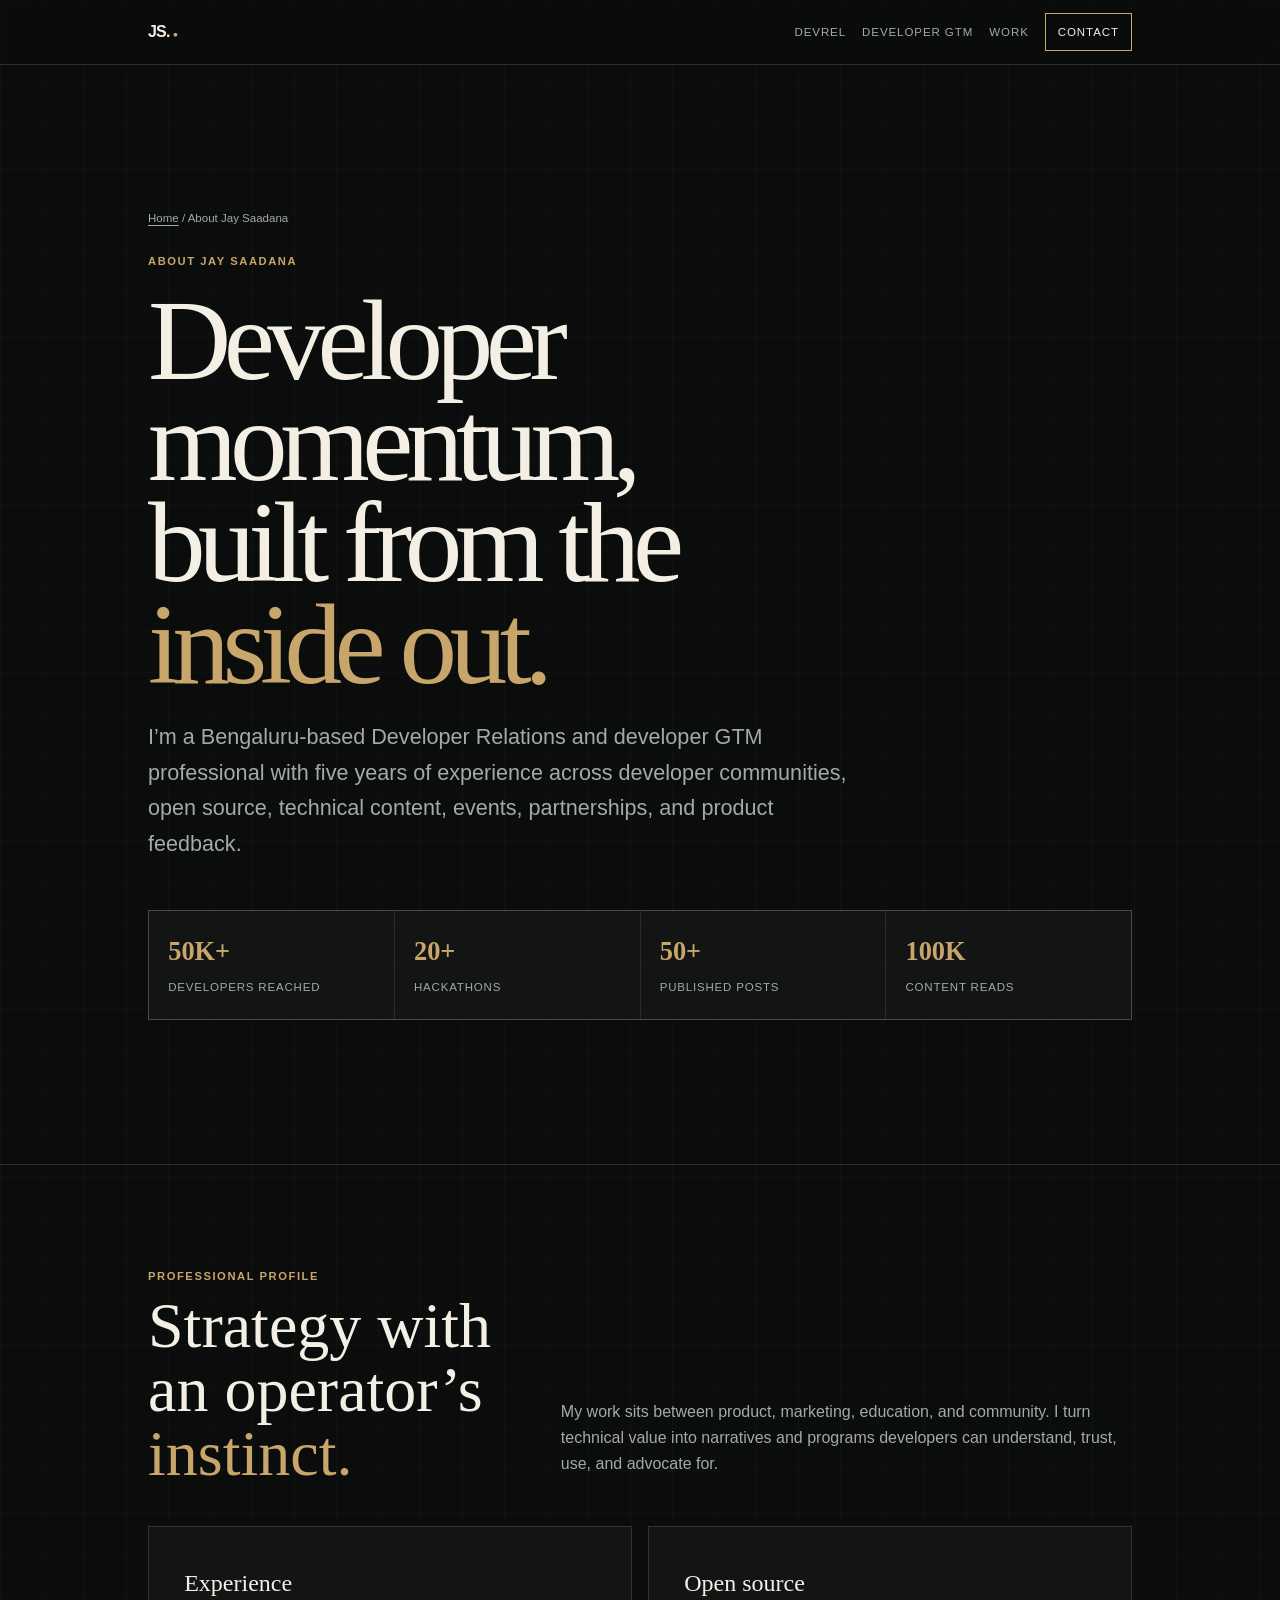
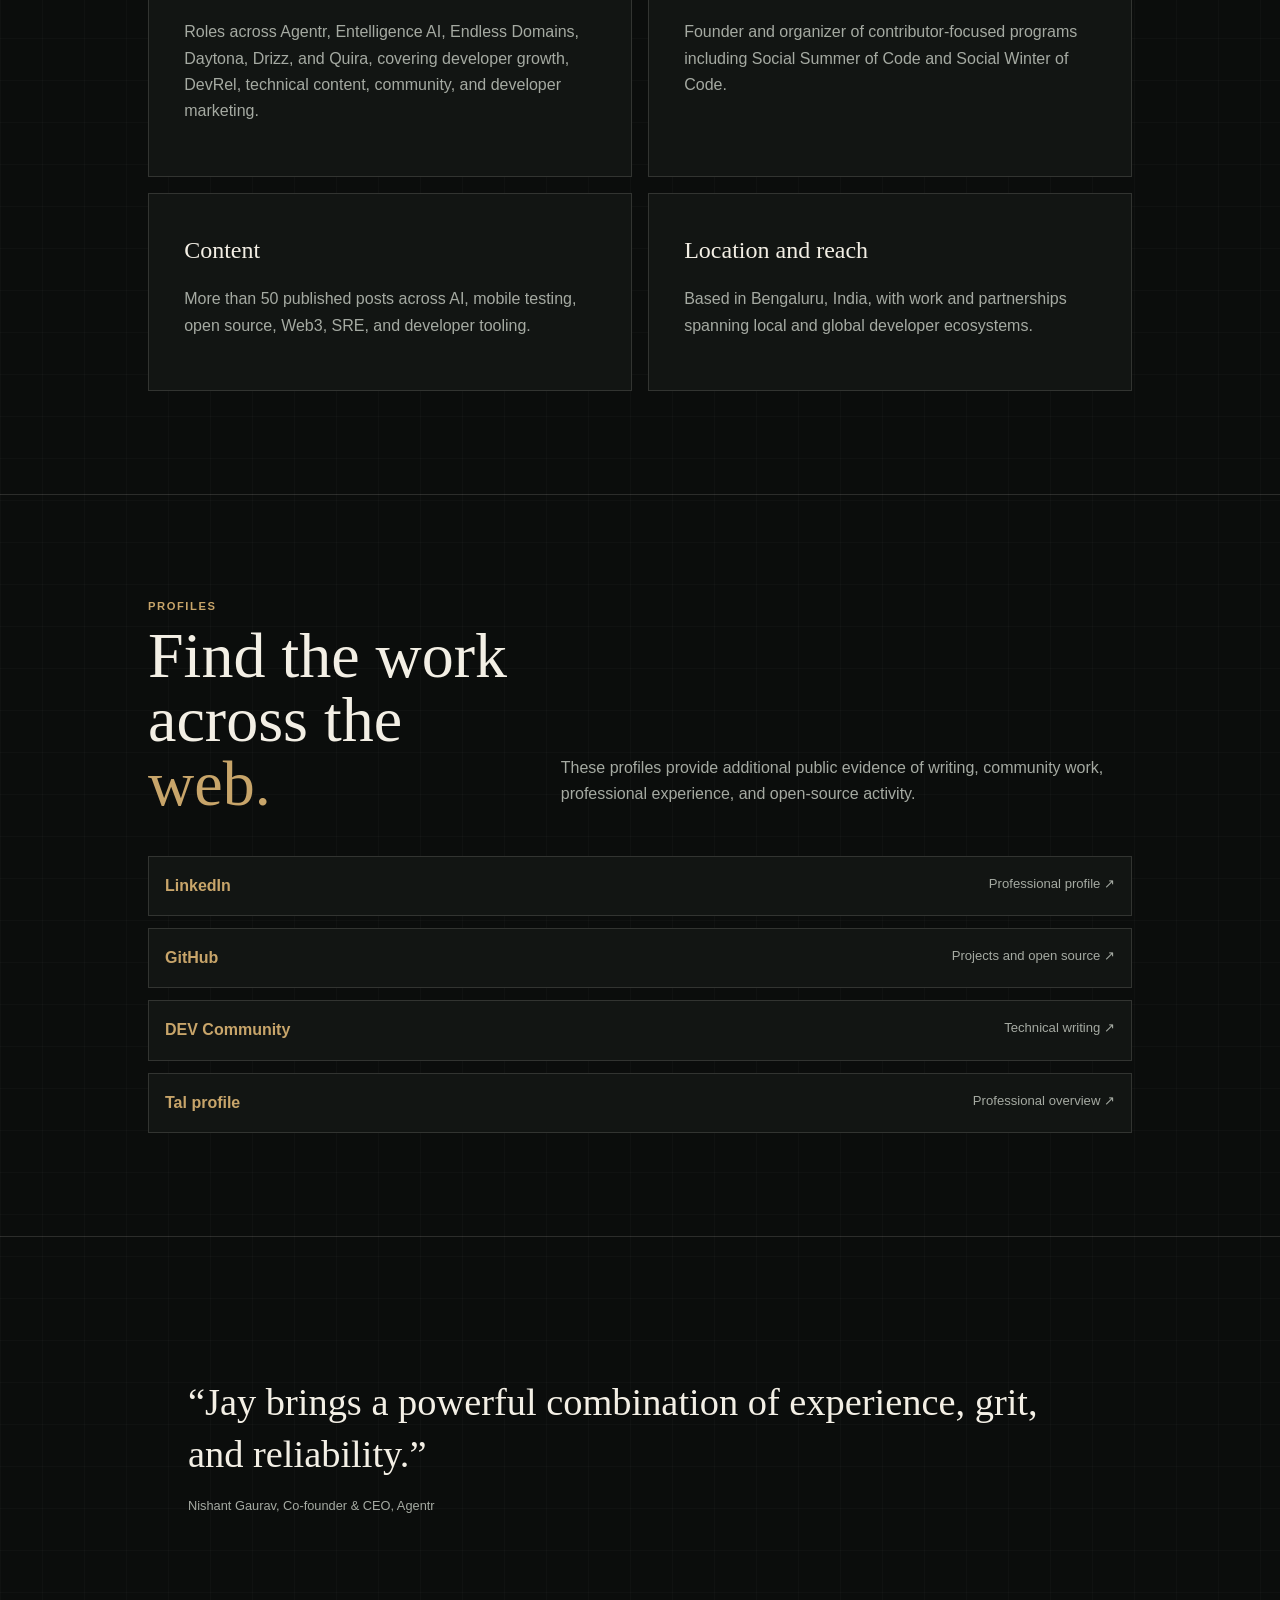
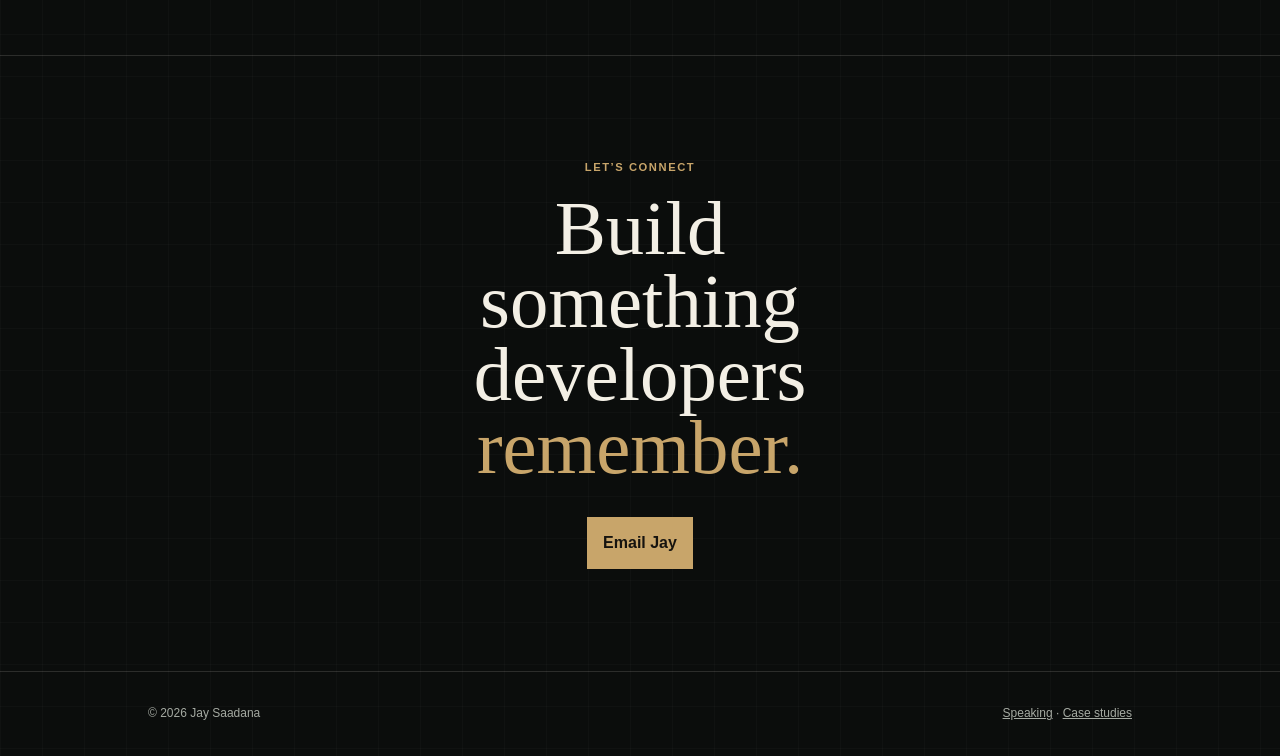
==== about-jay-saadana.html @ 3baab31a "Add SEO authority pages for DevRel and developer GTM" ====
<!doctype html><html lang="en"><head><meta charset="UTF-8"><meta name="viewport" content="width=device-width,initial-scale=1"><link rel="icon" type="image/svg+xml" href="data:image/svg+xml,%3Csvg xmlns=%27http://www.w3.org/2000/svg%27 viewBox=%270 0 32 32%27%3E%3Crect width=%2732%27 height=%2732%27 rx=%278%27 fill=%27%230b0d0c%27/%3E%3Ctext x=%276%27 y=%2723%27 fill=%27%23c8a56a%27 font-size=%2717%27 font-family=%27Arial%27 font-weight=%27700%27%3EJS%3C/text%3E%3C/svg%3E"><title>About Jay Saadana | DevRel & Developer GTM</title><meta name="description" content="About Jay Saadana, a Bengaluru-based Developer Relations and developer GTM professional working across AI, open source, community, and content."><link rel="canonical" href="https://jaysaadana.com/about-jay-saadana.html"><meta name="robots" content="index,follow,max-image-preview:large"><meta property="og:title" content="About Jay Saadana | DevRel & Developer GTM"><meta property="og:description" content="Professional profile, experience, proof, and links for Jay Saadana."><meta property="og:url" content="https://jaysaadana.com/about-jay-saadana.html"><meta property="og:type" content="profile"><meta property="og:image" content="https://jaysaadana.com/jay-saadana-preview.jpg"><link rel="stylesheet" href="authority.css"><script type="application/ld+json">{"@context":"https://schema.org","@type":"ProfilePage","name":"About Jay Saadana","url":"https://jaysaadana.com/about-jay-saadana.html","mainEntity":{"@type":"Person","@id":"https://jaysaadana.com/#jay-saadana","name":"Jay Saadana","url":"https://jaysaadana.com/","image":"https://jaysaadana.com/jay-profile.webp","jobTitle":"Developer Relations and Developer GTM Professional","homeLocation":{"@type":"Place","name":"Bengaluru, India"},"sameAs":["https://linkedin.com/in/jaysaadana","https://github.com/jaysaadana5","https://dev.to/jaysaadana","https://twitter.com/jaysaadana"]}}</script></head><body><header><nav class="wrap"><a class="brand" href="/">JS.</a><div class="nav-links"><a href="developer-relations.html">DevRel</a><a href="developer-gtm.html">Developer GTM</a><a href="case-studies.html">Work</a><a class="cta" href="mailto:jaysaadana@gmail.com">Contact</a></div></nav></header><main><section class="hero"><div class="wrap"><div class="breadcrumbs"><a href="/">Home</a> / About Jay Saadana</div><div class="eyebrow">About Jay Saadana</div><h1>Developer momentum, built from the <em>inside out.</em></h1><p class="lede">I’m a Bengaluru-based Developer Relations and developer GTM professional with five years of experience across developer communities, open source, technical content, events, partnerships, and product feedback.</p><div class="proof"><div><strong>50K+</strong><span>Developers reached</span></div><div><strong>20+</strong><span>Hackathons</span></div><div><strong>50+</strong><span>Published posts</span></div><div><strong>100K</strong><span>Content reads</span></div></div></div></section><section><div class="wrap"><div class="section-head"><div><div class="kicker">Professional profile</div><h2>Strategy with an operator’s <em>instinct.</em></h2></div><p>My work sits between product, marketing, education, and community. I turn technical value into narratives and programs developers can understand, trust, use, and advocate for.</p></div><div class="grid"><article class="card"><h3>Experience</h3><p>Roles across Agentr, Entelligence AI, Endless Domains, Daytona, Drizz, and Quira, covering developer growth, DevRel, technical content, community, and developer marketing.</p></article><article class="card"><h3>Open source</h3><p>Founder and organizer of contributor-focused programs including Social Summer of Code and Social Winter of Code.</p></article><article class="card"><h3>Content</h3><p>More than 50 published posts across AI, mobile testing, open source, Web3, SRE, and developer tooling.</p></article><article class="card"><h3>Location and reach</h3><p>Based in Bengaluru, India, with work and partnerships spanning local and global developer ecosystems.</p></article></div></div></section><section><div class="wrap"><div class="section-head"><div><div class="kicker">Profiles</div><h2>Find the work across the <em>web.</em></h2></div><p>These profiles provide additional public evidence of writing, community work, professional experience, and open-source activity.</p></div><div class="evidence"><a href="https://linkedin.com/in/jaysaadana" target="_blank" rel="noreferrer"><strong>LinkedIn</strong><span>Professional profile ↗</span></a><a href="https://github.com/jaysaadana5" target="_blank" rel="noreferrer"><strong>GitHub</strong><span>Projects and open source ↗</span></a><a href="https://dev.to/jaysaadana" target="_blank" rel="noreferrer"><strong>DEV Community</strong><span>Technical writing ↗</span></a><a href="https://tal.club/meet/jay-saadana" target="_blank" rel="noreferrer"><strong>Tal profile</strong><span>Professional overview ↗</span></a></div></div></section><section><div class="wrap"><blockquote class="quote">“Jay brings a powerful combination of experience, grit, and reliability.”<small>Nishant Gaurav, Co-founder & CEO, Agentr</small></blockquote></div></section><section class="contact"><div class="wrap"><div class="kicker">Let’s connect</div><h2>Build something developers <em>remember.</em></h2><a class="button" href="mailto:jaysaadana@gmail.com">Email Jay</a></div></section></main><footer class="wrap"><span>© 2026 Jay Saadana</span><span><a href="speaking.html">Speaking</a> · <a href="case-studies.html">Case studies</a></span></footer></body></html>
---- authority.css ----
:root{--bg:#0b0d0c;--panel:#121513;--panel2:#171b18;--text:#f3efe5;--muted:#a5aaa2;--line:rgba(243,239,229,.14);--accent:#c8a56a;--green:#6d9b89;--max:1080px;--pad:clamp(1.1rem,5vw,3rem)}
*{box-sizing:border-box}html{scroll-behavior:smooth}body{margin:0;background:var(--bg);background-image:linear-gradient(rgba(255,255,255,.018) 1px,transparent 1px),linear-gradient(90deg,rgba(255,255,255,.018) 1px,transparent 1px);background-size:42px 42px;color:var(--text);font-family:Inter,-apple-system,BlinkMacSystemFont,"Segoe UI",sans-serif;line-height:1.65}a{color:inherit}.wrap{width:min(100%,var(--max));margin:auto;padding-inline:var(--pad)}header{position:sticky;top:0;z-index:10;border-bottom:1px solid var(--line);background:rgba(11,13,12,.88);backdrop-filter:blur(16px)}nav{min-height:4rem;display:flex;align-items:center;justify-content:space-between;gap:1rem}.brand{font-weight:900;text-decoration:none;letter-spacing:-.05em}.brand:after{content:"●";color:var(--accent);font-size:.55em;margin-left:.2rem}.nav-links{display:flex;gap:1rem;align-items:center;flex-wrap:wrap}.nav-links a{font-size:.72rem;text-transform:uppercase;letter-spacing:.08em;text-decoration:none;color:var(--muted)}.nav-links a:hover{color:var(--accent)}.cta{padding:.55rem .75rem;border:1px solid var(--accent);color:var(--text)!important}.hero{padding-block:clamp(5rem,12vw,9rem);border-bottom:1px solid var(--line)}.eyebrow,.kicker{font-size:.7rem;text-transform:uppercase;letter-spacing:.14em;font-weight:800;color:var(--accent)}h1,h2,h3{font-family:Georgia,"Times New Roman",serif;font-weight:400}h1{font-size:clamp(3.4rem,9vw,7.2rem);line-height:.88;letter-spacing:-.065em;max-width:11ch;margin:1.2rem 0 1.5rem}h1 em,h2 em{font-style:normal;color:var(--accent)}.lede{font-size:clamp(1.05rem,2vw,1.35rem);color:var(--muted);max-width:44rem}.proof{display:grid;grid-template-columns:repeat(4,1fr);gap:1px;background:var(--line);border:1px solid var(--line);margin-top:3rem}.proof div{background:var(--panel);padding:1.2rem}.proof strong{display:block;font-family:Georgia,serif;font-size:1.65rem;color:var(--accent)}.proof span{font-size:.72rem;color:var(--muted);text-transform:uppercase;letter-spacing:.07em}section{padding-block:clamp(4rem,8vw,7rem);border-bottom:1px solid var(--line)}.section-head{display:grid;grid-template-columns:.8fr 1.2fr;gap:2rem;margin-bottom:2rem}.section-head h2{font-size:clamp(2.3rem,5vw,4.3rem);line-height:1;margin:.5rem 0}.section-head p{color:var(--muted);align-self:end}.grid{display:grid;grid-template-columns:repeat(2,1fr);gap:1rem}.card{padding:clamp(1.3rem,3vw,2.2rem);border:1px solid var(--line);background:var(--panel)}.card h3{font-size:1.5rem;margin:.1rem 0 .7rem}.card p,.card li{color:var(--muted)}.card ul{padding-left:1.2rem}.card a,.evidence a{color:var(--accent);text-underline-offset:.2rem}.number{font-family:Georgia,serif;font-size:2.6rem;color:var(--accent);line-height:1}.process{display:grid;grid-template-columns:repeat(4,1fr);gap:1rem}.process .card{min-height:13rem}.evidence{display:grid;gap:.75rem}.evidence a{display:flex;justify-content:space-between;gap:1rem;padding:1rem;border:1px solid var(--line);background:var(--panel);text-decoration:none}.evidence a:hover{border-color:var(--accent)}.evidence span{color:var(--muted);font-size:.82rem}.quote{font-family:Georgia,serif;font-size:clamp(1.5rem,3vw,2.4rem);line-height:1.35}.quote small{display:block;font-family:Inter,sans-serif;color:var(--muted);font-size:.8rem;margin-top:1rem}.contact{text-align:center}.contact h2{font-size:clamp(2.5rem,6vw,5rem);line-height:.95;max-width:12ch;margin:1rem auto}.button{display:inline-block;margin-top:1rem;padding:.8rem 1rem;background:var(--accent);color:#15130f;text-decoration:none;font-weight:800}footer{padding-block:2rem;color:var(--muted);font-size:.75rem;display:flex;justify-content:space-between;gap:1rem}.breadcrumbs{font-size:.72rem;color:var(--muted);margin-bottom:1.5rem}.breadcrumbs a{text-underline-offset:.2rem}@media(max-width:760px){.nav-links a:not(.cta){display:none}.section-head{grid-template-columns:1fr}.grid,.process{grid-template-columns:1fr}.proof{grid-template-columns:1fr 1fr}h1{font-size:clamp(3.2rem,16vw,5rem)}footer{flex-direction:column}}
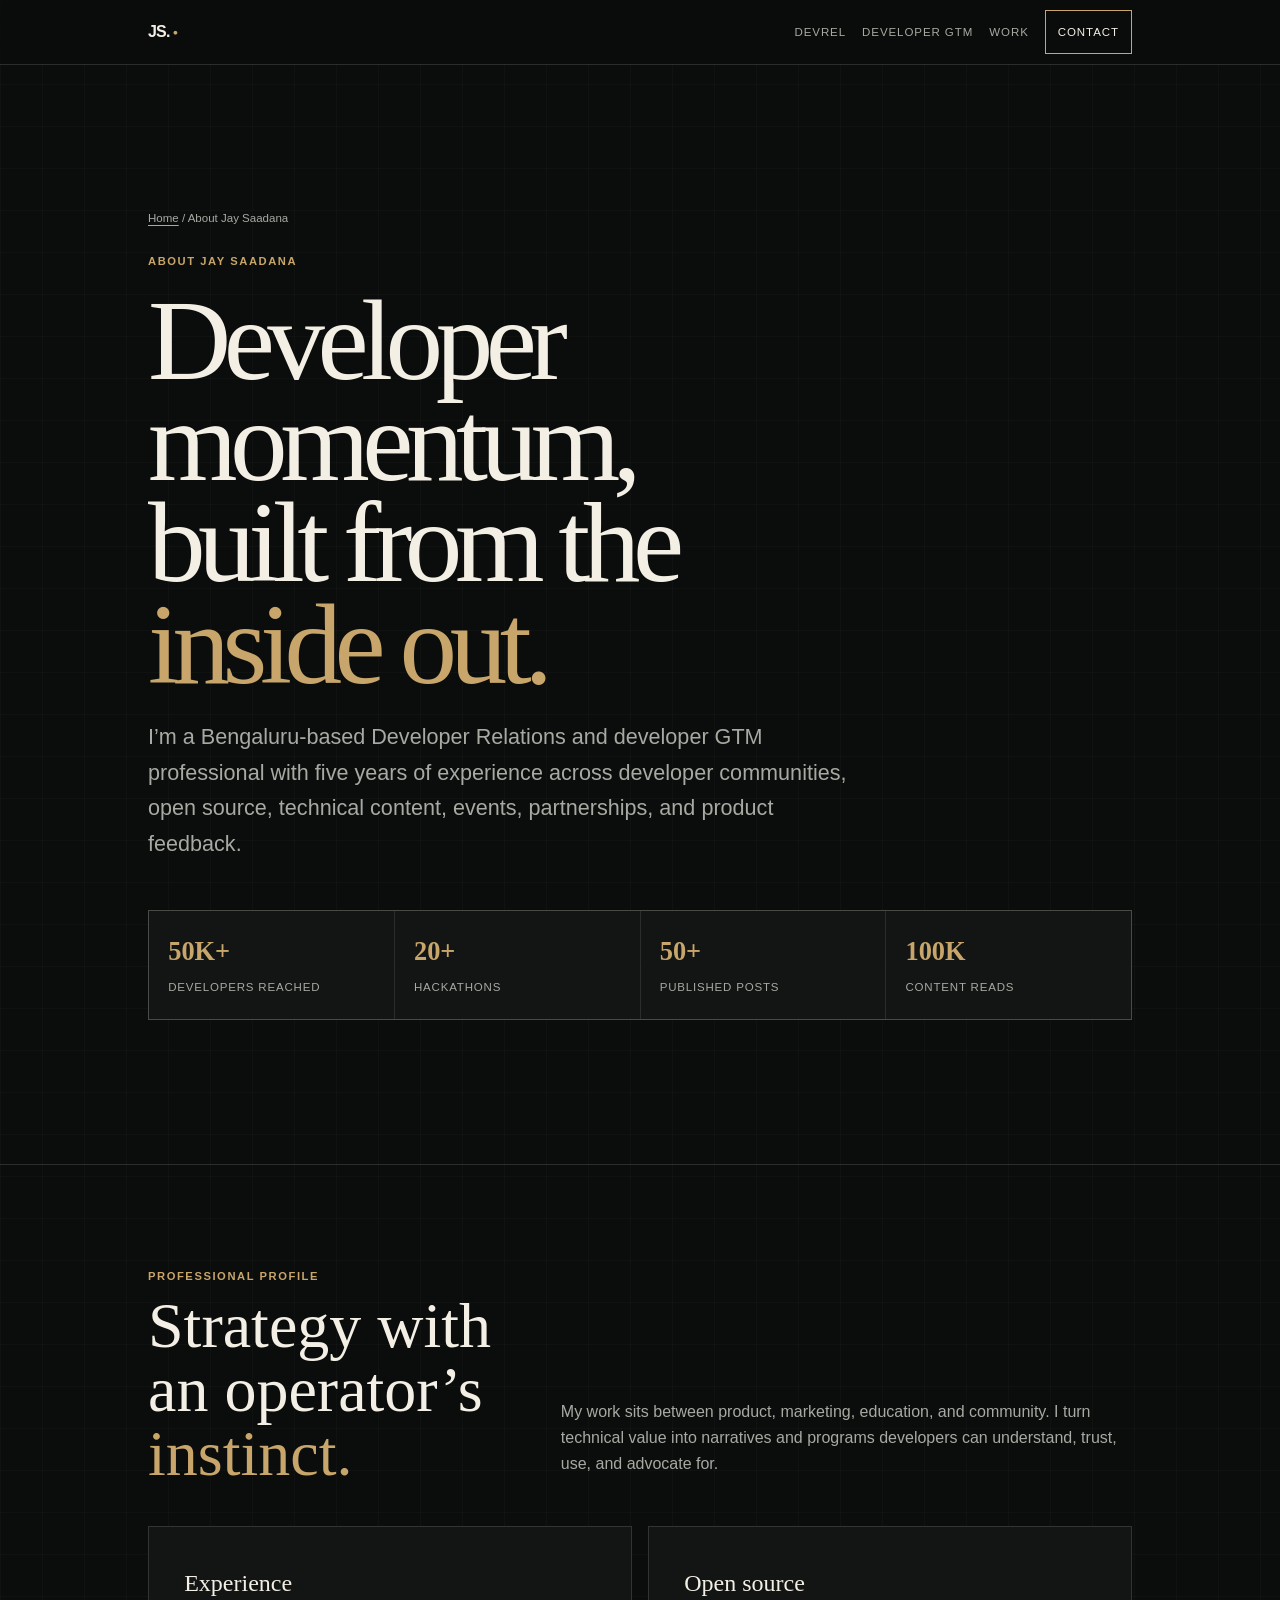
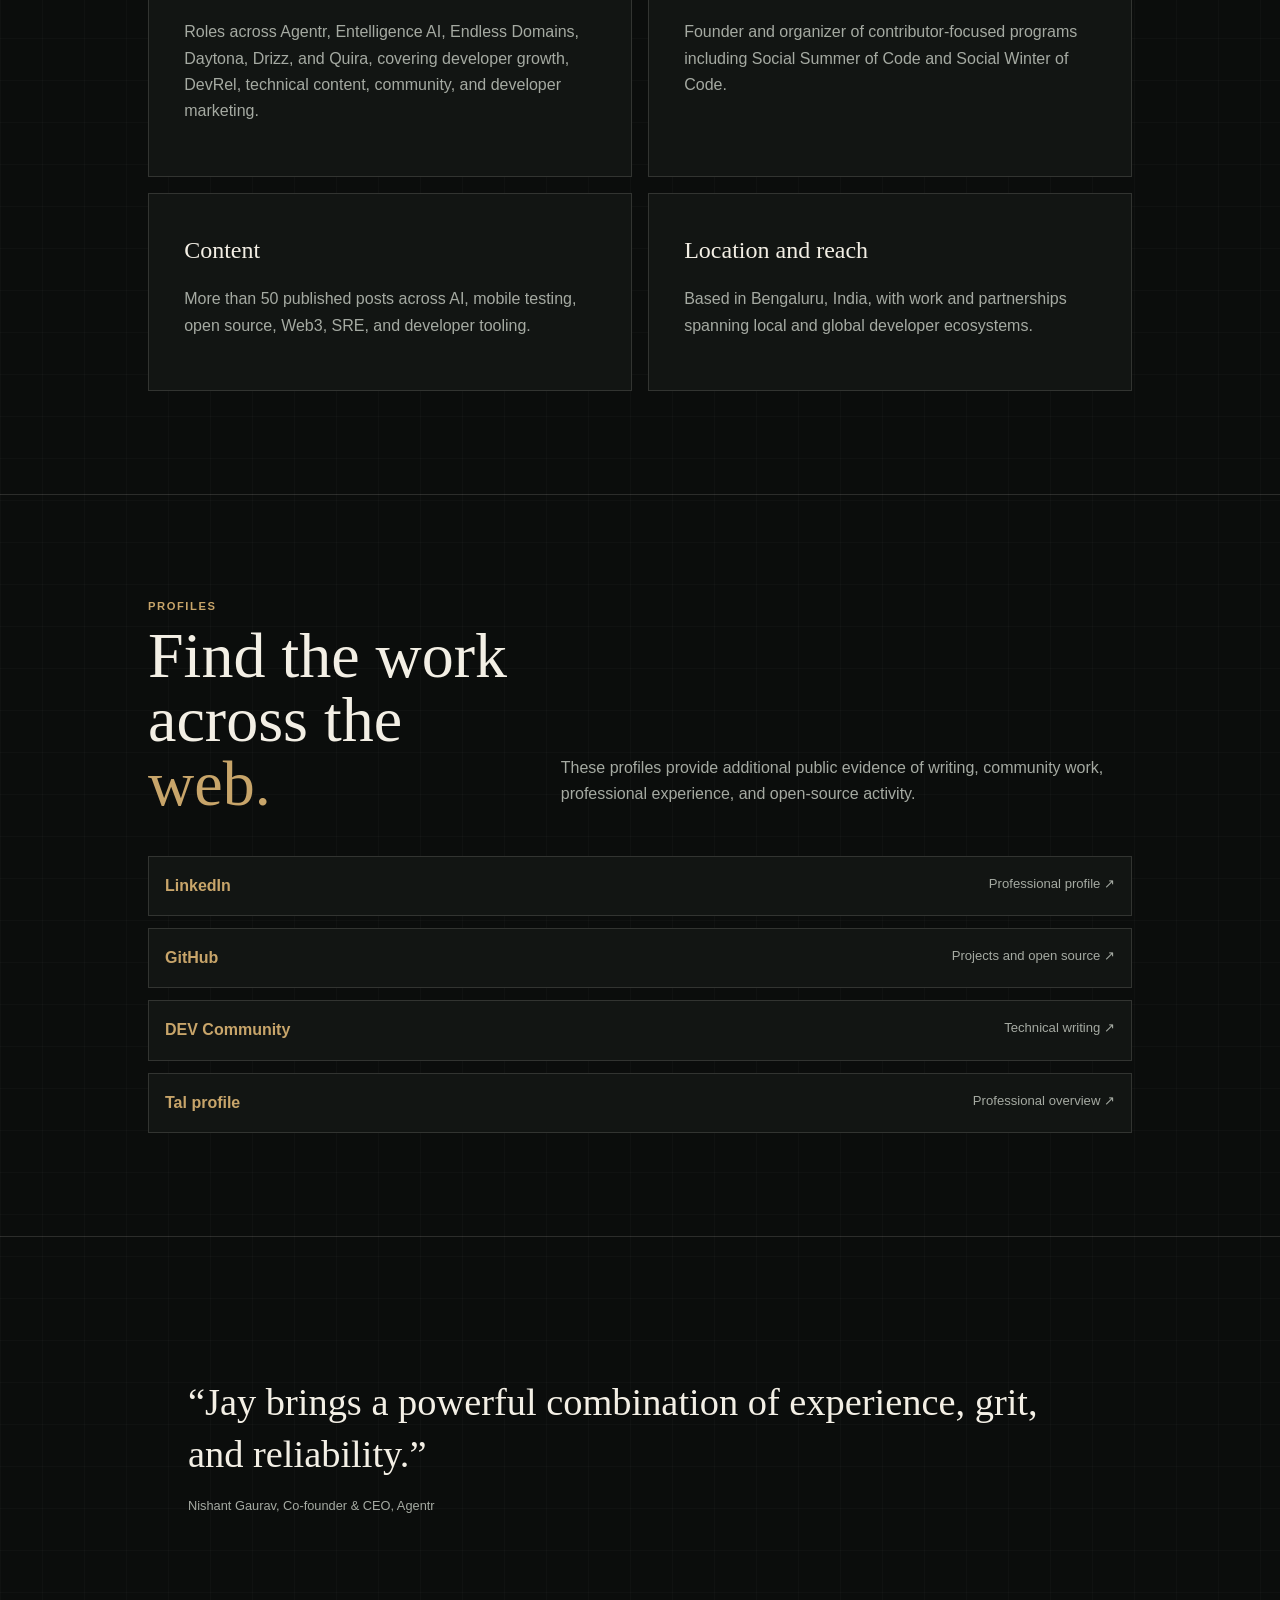
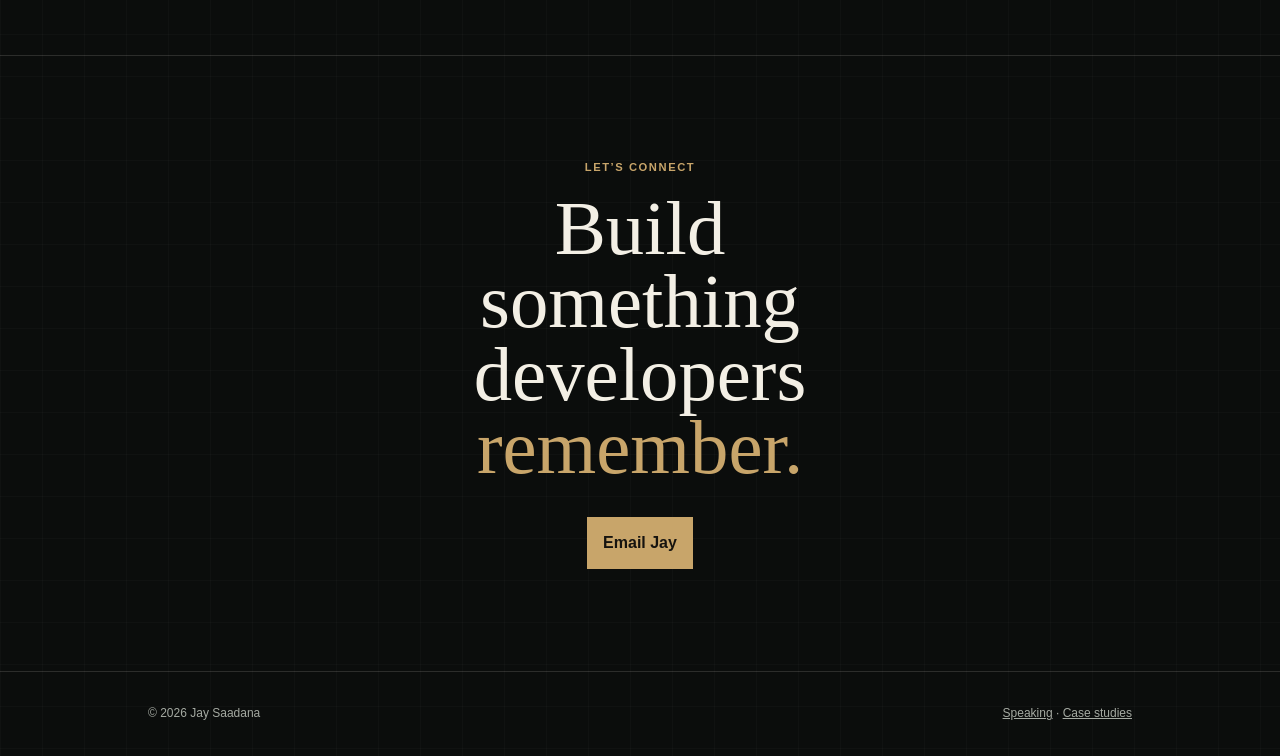
==== commit 843522f8: "Improve responsive layout across portfolio" ====
--- a/about-jay-saadana.html
+++ b/about-jay-saadana.html
@@ -1 +1 @@
-<!doctype html><html lang="en"><head><meta charset="UTF-8"><meta name="viewport" content="width=device-width,initial-scale=1"><link rel="icon" type="image/svg+xml" href="data:image/svg+xml,%3Csvg xmlns=%27http://www.w3.org/2000/svg%27 viewBox=%270 0 32 32%27%3E%3Crect width=%2732%27 height=%2732%27 rx=%278%27 fill=%27%230b0d0c%27/%3E%3Ctext x=%276%27 y=%2723%27 fill=%27%23c8a56a%27 font-size=%2717%27 font-family=%27Arial%27 font-weight=%27700%27%3EJS%3C/text%3E%3C/svg%3E"><title>About Jay Saadana | DevRel & Developer GTM</title><meta name="description" content="About Jay Saadana, a Bengaluru-based Developer Relations and developer GTM professional working across AI, open source, community, and content."><link rel="canonical" href="https://jaysaadana.com/about-jay-saadana.html"><meta name="robots" content="index,follow,max-image-preview:large"><meta property="og:title" content="About Jay Saadana | DevRel & Developer GTM"><meta property="og:description" content="Professional profile, experience, proof, and links for Jay Saadana."><meta property="og:url" content="https://jaysaadana.com/about-jay-saadana.html"><meta property="og:type" content="profile"><meta property="og:image" content="https://jaysaadana.com/jay-saadana-preview.jpg"><link rel="stylesheet" href="authority.css"><script type="application/ld+json">{"@context":"https://schema.org","@type":"ProfilePage","name":"About Jay Saadana","url":"https://jaysaadana.com/about-jay-saadana.html","mainEntity":{"@type":"Person","@id":"https://jaysaadana.com/#jay-saadana","name":"Jay Saadana","url":"https://jaysaadana.com/","image":"https://jaysaadana.com/jay-profile.webp","jobTitle":"Developer Relations and Developer GTM Professional","homeLocation":{"@type":"Place","name":"Bengaluru, India"},"sameAs":["https://linkedin.com/in/jaysaadana","https://github.com/jaysaadana5","https://dev.to/jaysaadana","https://twitter.com/jaysaadana"]}}</script></head><body><header><nav class="wrap"><a class="brand" href="/">JS.</a><div class="nav-links"><a href="developer-relations.html">DevRel</a><a href="developer-gtm.html">Developer GTM</a><a href="case-studies.html">Work</a><a class="cta" href="mailto:jaysaadana@gmail.com">Contact</a></div></nav></header><main><section class="hero"><div class="wrap"><div class="breadcrumbs"><a href="/">Home</a> / About Jay Saadana</div><div class="eyebrow">About Jay Saadana</div><h1>Developer momentum, built from the <em>inside out.</em></h1><p class="lede">I’m a Bengaluru-based Developer Relations and developer GTM professional with five years of experience across developer communities, open source, technical content, events, partnerships, and product feedback.</p><div class="proof"><div><strong>50K+</strong><span>Developers reached</span></div><div><strong>20+</strong><span>Hackathons</span></div><div><strong>50+</strong><span>Published posts</span></div><div><strong>100K</strong><span>Content reads</span></div></div></div></section><section><div class="wrap"><div class="section-head"><div><div class="kicker">Professional profile</div><h2>Strategy with an operator’s <em>instinct.</em></h2></div><p>My work sits between product, marketing, education, and community. I turn technical value into narratives and programs developers can understand, trust, use, and advocate for.</p></div><div class="grid"><article class="card"><h3>Experience</h3><p>Roles across Agentr, Entelligence AI, Endless Domains, Daytona, Drizz, and Quira, covering developer growth, DevRel, technical content, community, and developer marketing.</p></article><article class="card"><h3>Open source</h3><p>Founder and organizer of contributor-focused programs including Social Summer of Code and Social Winter of Code.</p></article><article class="card"><h3>Content</h3><p>More than 50 published posts across AI, mobile testing, open source, Web3, SRE, and developer tooling.</p></article><article class="card"><h3>Location and reach</h3><p>Based in Bengaluru, India, with work and partnerships spanning local and global developer ecosystems.</p></article></div></div></section><section><div class="wrap"><div class="section-head"><div><div class="kicker">Profiles</div><h2>Find the work across the <em>web.</em></h2></div><p>These profiles provide additional public evidence of writing, community work, professional experience, and open-source activity.</p></div><div class="evidence"><a href="https://linkedin.com/in/jaysaadana" target="_blank" rel="noreferrer"><strong>LinkedIn</strong><span>Professional profile ↗</span></a><a href="https://github.com/jaysaadana5" target="_blank" rel="noreferrer"><strong>GitHub</strong><span>Projects and open source ↗</span></a><a href="https://dev.to/jaysaadana" target="_blank" rel="noreferrer"><strong>DEV Community</strong><span>Technical writing ↗</span></a><a href="https://tal.club/meet/jay-saadana" target="_blank" rel="noreferrer"><strong>Tal profile</strong><span>Professional overview ↗</span></a></div></div></section><section><div class="wrap"><blockquote class="quote">“Jay brings a powerful combination of experience, grit, and reliability.”<small>Nishant Gaurav, Co-founder & CEO, Agentr</small></blockquote></div></section><section class="contact"><div class="wrap"><div class="kicker">Let’s connect</div><h2>Build something developers <em>remember.</em></h2><a class="button" href="mailto:jaysaadana@gmail.com">Email Jay</a></div></section></main><footer class="wrap"><span>© 2026 Jay Saadana</span><span><a href="speaking.html">Speaking</a> · <a href="case-studies.html">Case studies</a></span></footer></body></html>
+<!doctype html><html lang="en"><head><meta charset="UTF-8"><meta name="viewport" content="width=device-width,initial-scale=1"><link rel="icon" type="image/svg+xml" href="data:image/svg+xml,%3Csvg xmlns=%27http://www.w3.org/2000/svg%27 viewBox=%270 0 32 32%27%3E%3Crect width=%2732%27 height=%2732%27 rx=%278%27 fill=%27%230b0d0c%27/%3E%3Ctext x=%276%27 y=%2723%27 fill=%27%23c8a56a%27 font-size=%2717%27 font-family=%27Arial%27 font-weight=%27700%27%3EJS%3C/text%3E%3C/svg%3E"><title>About Jay Saadana | DevRel & Developer GTM</title><meta name="description" content="About Jay Saadana, a Bengaluru-based Developer Relations and developer GTM professional working across AI, open source, community, and content."><link rel="canonical" href="https://jaysaadana.com/about-jay-saadana.html"><meta name="robots" content="index,follow,max-image-preview:large"><meta property="og:title" content="About Jay Saadana | DevRel & Developer GTM"><meta property="og:description" content="Professional profile, experience, proof, and links for Jay Saadana."><meta property="og:url" content="https://jaysaadana.com/about-jay-saadana.html"><meta property="og:type" content="profile"><meta property="og:image" content="https://jaysaadana.com/jay-saadana-preview.jpg"><link rel="stylesheet" href="authority.css?v=responsive-2"><script type="application/ld+json">{"@context":"https://schema.org","@type":"ProfilePage","name":"About Jay Saadana","url":"https://jaysaadana.com/about-jay-saadana.html","mainEntity":{"@type":"Person","@id":"https://jaysaadana.com/#jay-saadana","name":"Jay Saadana","url":"https://jaysaadana.com/","image":"https://jaysaadana.com/jay-profile.webp","jobTitle":"Developer Relations and Developer GTM Professional","homeLocation":{"@type":"Place","name":"Bengaluru, India"},"sameAs":["https://linkedin.com/in/jaysaadana","https://github.com/jaysaadana5","https://dev.to/jaysaadana","https://twitter.com/jaysaadana"]}}</script></head><body><header><nav class="wrap"><a class="brand" href="/">JS.</a><div class="nav-links"><a href="developer-relations.html">DevRel</a><a href="developer-gtm.html">Developer GTM</a><a href="case-studies.html">Work</a><a class="cta" href="mailto:jaysaadana@gmail.com">Contact</a></div></nav></header><main><section class="hero"><div class="wrap"><div class="breadcrumbs"><a href="/">Home</a> / About Jay Saadana</div><div class="eyebrow">About Jay Saadana</div><h1>Developer momentum, built from the <em>inside out.</em></h1><p class="lede">I’m a Bengaluru-based Developer Relations and developer GTM professional with five years of experience across developer communities, open source, technical content, events, partnerships, and product feedback.</p><div class="proof"><div><strong>50K+</strong><span>Developers reached</span></div><div><strong>20+</strong><span>Hackathons</span></div><div><strong>50+</strong><span>Published posts</span></div><div><strong>100K</strong><span>Content reads</span></div></div></div></section><section><div class="wrap"><div class="section-head"><div><div class="kicker">Professional profile</div><h2>Strategy with an operator’s <em>instinct.</em></h2></div><p>My work sits between product, marketing, education, and community. I turn technical value into narratives and programs developers can understand, trust, use, and advocate for.</p></div><div class="grid"><article class="card"><h3>Experience</h3><p>Roles across Agentr, Entelligence AI, Endless Domains, Daytona, Drizz, and Quira, covering developer growth, DevRel, technical content, community, and developer marketing.</p></article><article class="card"><h3>Open source</h3><p>Founder and organizer of contributor-focused programs including Social Summer of Code and Social Winter of Code.</p></article><article class="card"><h3>Content</h3><p>More than 50 published posts across AI, mobile testing, open source, Web3, SRE, and developer tooling.</p></article><article class="card"><h3>Location and reach</h3><p>Based in Bengaluru, India, with work and partnerships spanning local and global developer ecosystems.</p></article></div></div></section><section><div class="wrap"><div class="section-head"><div><div class="kicker">Profiles</div><h2>Find the work across the <em>web.</em></h2></div><p>These profiles provide additional public evidence of writing, community work, professional experience, and open-source activity.</p></div><div class="evidence"><a href="https://linkedin.com/in/jaysaadana" target="_blank" rel="noreferrer"><strong>LinkedIn</strong><span>Professional profile ↗</span></a><a href="https://github.com/jaysaadana5" target="_blank" rel="noreferrer"><strong>GitHub</strong><span>Projects and open source ↗</span></a><a href="https://dev.to/jaysaadana" target="_blank" rel="noreferrer"><strong>DEV Community</strong><span>Technical writing ↗</span></a><a href="https://tal.club/meet/jay-saadana" target="_blank" rel="noreferrer"><strong>Tal profile</strong><span>Professional overview ↗</span></a></div></div></section><section><div class="wrap"><blockquote class="quote">“Jay brings a powerful combination of experience, grit, and reliability.”<small>Nishant Gaurav, Co-founder & CEO, Agentr</small></blockquote></div></section><section class="contact"><div class="wrap"><div class="kicker">Let’s connect</div><h2>Build something developers <em>remember.</em></h2><a class="button" href="mailto:jaysaadana@gmail.com">Email Jay</a></div></section></main><footer class="wrap"><span>© 2026 Jay Saadana</span><span><a href="speaking.html">Speaking</a> · <a href="case-studies.html">Case studies</a></span></footer></body></html>
--- a/authority.css
+++ b/authority.css
@@ -1,2 +1,6 @@
 :root{--bg:#0b0d0c;--panel:#121513;--panel2:#171b18;--text:#f3efe5;--muted:#a5aaa2;--line:rgba(243,239,229,.14);--accent:#c8a56a;--green:#6d9b89;--max:1080px;--pad:clamp(1.1rem,5vw,3rem)}
+.brand,.nav-links a,.button,.evidence a{min-height:44px}.brand,.nav-links a{display:inline-flex;align-items:center}.evidence a{min-width:0}.evidence strong,.evidence span{min-width:0;overflow-wrap:anywhere}
+@media(max-width:960px){body .process{grid-template-columns:repeat(2,minmax(0,1fr))}body .grid{grid-template-columns:1fr}body .section-head{grid-template-columns:1fr}body .section-head p{align-self:start}}
+@media(max-width:760px){body nav{min-height:4.25rem}.nav-links{margin-left:auto}.nav-links .cta{padding:.7rem .85rem}body .process{grid-template-columns:1fr}h1{font-size:clamp(2.75rem,15vw,5rem)!important;overflow-wrap:anywhere}body .evidence a{flex-direction:column;justify-content:flex-start;gap:.35rem}}
+@media(max-width:380px){.proof{grid-template-columns:1fr!important}.proof div{padding:1rem}.wrap{--pad:1rem}}
 *{box-sizing:border-box}html{scroll-behavior:smooth}body{margin:0;background:var(--bg);background-image:linear-gradient(rgba(255,255,255,.018) 1px,transparent 1px),linear-gradient(90deg,rgba(255,255,255,.018) 1px,transparent 1px);background-size:42px 42px;color:var(--text);font-family:Inter,-apple-system,BlinkMacSystemFont,"Segoe UI",sans-serif;line-height:1.65}a{color:inherit}.wrap{width:min(100%,var(--max));margin:auto;padding-inline:var(--pad)}header{position:sticky;top:0;z-index:10;border-bottom:1px solid var(--line);background:rgba(11,13,12,.88);backdrop-filter:blur(16px)}nav{min-height:4rem;display:flex;align-items:center;justify-content:space-between;gap:1rem}.brand{font-weight:900;text-decoration:none;letter-spacing:-.05em}.brand:after{content:"●";color:var(--accent);font-size:.55em;margin-left:.2rem}.nav-links{display:flex;gap:1rem;align-items:center;flex-wrap:wrap}.nav-links a{font-size:.72rem;text-transform:uppercase;letter-spacing:.08em;text-decoration:none;color:var(--muted)}.nav-links a:hover{color:var(--accent)}.cta{padding:.55rem .75rem;border:1px solid var(--accent);color:var(--text)!important}.hero{padding-block:clamp(5rem,12vw,9rem);border-bottom:1px solid var(--line)}.eyebrow,.kicker{font-size:.7rem;text-transform:uppercase;letter-spacing:.14em;font-weight:800;color:var(--accent)}h1,h2,h3{font-family:Georgia,"Times New Roman",serif;font-weight:400}h1{font-size:clamp(3.4rem,9vw,7.2rem);line-height:.88;letter-spacing:-.065em;max-width:11ch;margin:1.2rem 0 1.5rem}h1 em,h2 em{font-style:normal;color:var(--accent)}.lede{font-size:clamp(1.05rem,2vw,1.35rem);color:var(--muted);max-width:44rem}.proof{display:grid;grid-template-columns:repeat(4,1fr);gap:1px;background:var(--line);border:1px solid var(--line);margin-top:3rem}.proof div{background:var(--panel);padding:1.2rem}.proof strong{display:block;font-family:Georgia,serif;font-size:1.65rem;color:var(--accent)}.proof span{font-size:.72rem;color:var(--muted);text-transform:uppercase;letter-spacing:.07em}section{padding-block:clamp(4rem,8vw,7rem);border-bottom:1px solid var(--line)}.section-head{display:grid;grid-template-columns:.8fr 1.2fr;gap:2rem;margin-bottom:2rem}.section-head h2{font-size:clamp(2.3rem,5vw,4.3rem);line-height:1;margin:.5rem 0}.section-head p{color:var(--muted);align-self:end}.grid{display:grid;grid-template-columns:repeat(2,1fr);gap:1rem}.card{padding:clamp(1.3rem,3vw,2.2rem);border:1px solid var(--line);background:var(--panel)}.card h3{font-size:1.5rem;margin:.1rem 0 .7rem}.card p,.card li{color:var(--muted)}.card ul{padding-left:1.2rem}.card a,.evidence a{color:var(--accent);text-underline-offset:.2rem}.number{font-family:Georgia,serif;font-size:2.6rem;color:var(--accent);line-height:1}.process{display:grid;grid-template-columns:repeat(4,1fr);gap:1rem}.process .card{min-height:13rem}.evidence{display:grid;gap:.75rem}.evidence a{display:flex;justify-content:space-between;gap:1rem;padding:1rem;border:1px solid var(--line);background:var(--panel);text-decoration:none}.evidence a:hover{border-color:var(--accent)}.evidence span{color:var(--muted);font-size:.82rem}.quote{font-family:Georgia,serif;font-size:clamp(1.5rem,3vw,2.4rem);line-height:1.35}.quote small{display:block;font-family:Inter,sans-serif;color:var(--muted);font-size:.8rem;margin-top:1rem}.contact{text-align:center}.contact h2{font-size:clamp(2.5rem,6vw,5rem);line-height:.95;max-width:12ch;margin:1rem auto}.button{display:inline-block;margin-top:1rem;padding:.8rem 1rem;background:var(--accent);color:#15130f;text-decoration:none;font-weight:800}footer{padding-block:2rem;color:var(--muted);font-size:.75rem;display:flex;justify-content:space-between;gap:1rem}.breadcrumbs{font-size:.72rem;color:var(--muted);margin-bottom:1.5rem}.breadcrumbs a{text-underline-offset:.2rem}@media(max-width:760px){.nav-links a:not(.cta){display:none}.section-head{grid-template-columns:1fr}.grid,.process{grid-template-columns:1fr}.proof{grid-template-columns:1fr 1fr}h1{font-size:clamp(3.2rem,16vw,5rem)}footer{flex-direction:column}}
